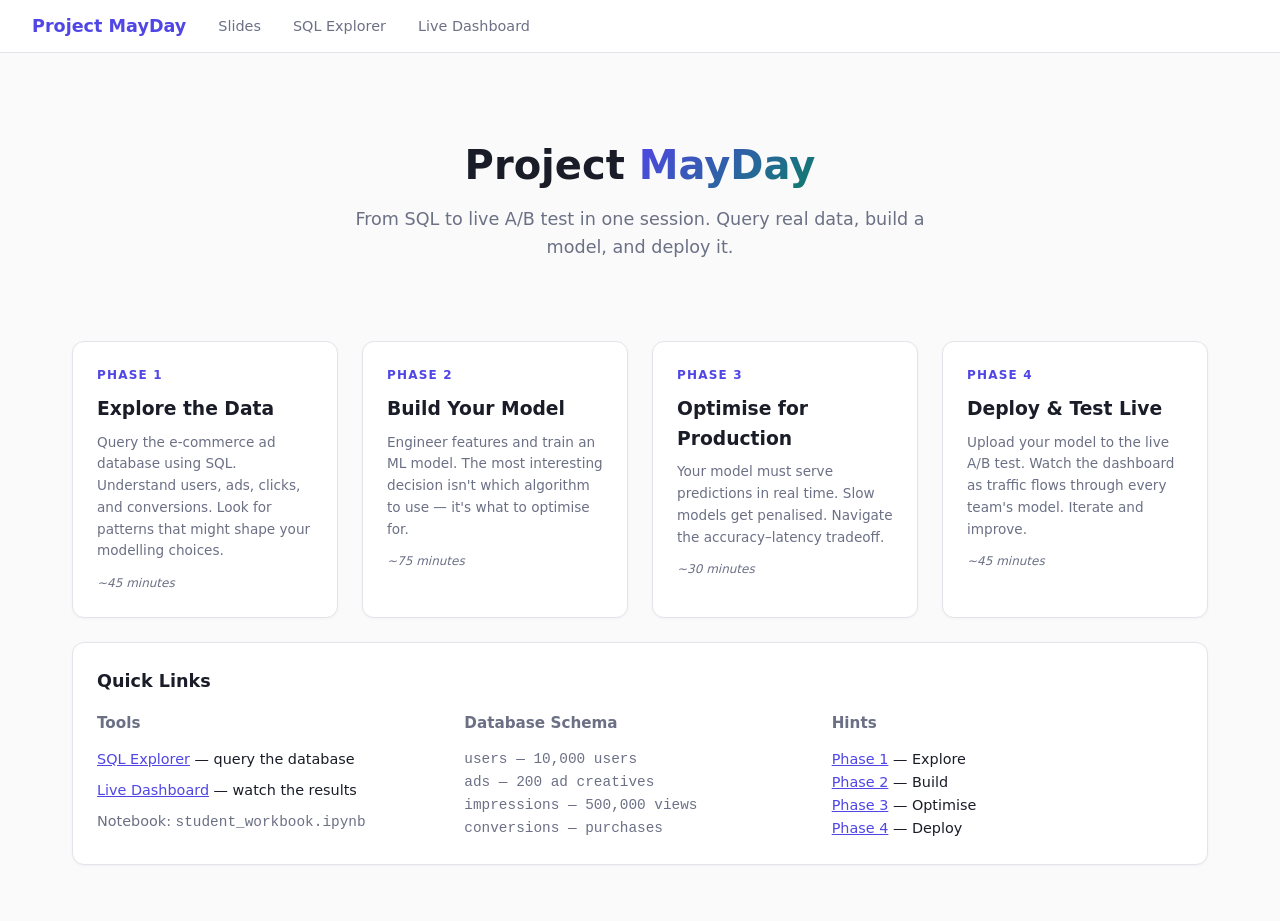
==== static/index.html @ 528d1902 "upload files" ====
<!DOCTYPE html>
<html lang="en">
<head>
    <meta charset="UTF-8">
    <meta name="viewport" content="width=device-width, initial-scale=1.0">
    <title>Project MayDay</title>
    <link rel="stylesheet" href="/static/style.css">
</head>
<body>
    <nav>
        <a href="/" class="brand">Project MayDay</a>
        <a href="/slides">Slides</a>
        <a href="/sql">SQL Explorer</a>
        <a href="/dashboard">Live Dashboard</a>
    </nav>

    <div class="container">
        <div class="hero">
            <h1>Project <span class="hl">MayDay</span></h1>
            <p>From SQL to live A/B test in one session. Query real data, build a model, and deploy it.</p>
        </div>

        <div class="phase-cards">
            <a href="/hints/explore" class="phase-card">
                <div class="phase-number">Phase 1</div>
                <h3>Explore the Data</h3>
                <p>Query the e-commerce ad database using SQL. Understand users, ads, clicks, and conversions. Look for patterns that might shape your modelling choices.</p>
                <div class="phase-time">~45 minutes</div>
            </a>

            <a href="/hints/build" class="phase-card">
                <div class="phase-number">Phase 2</div>
                <h3>Build Your Model</h3>
                <p>Engineer features and train an ML model. The most interesting decision isn't which algorithm to use &mdash; it's what to optimise for.</p>
                <div class="phase-time">~75 minutes</div>
            </a>

            <a href="/hints/optimise" class="phase-card">
                <div class="phase-number">Phase 3</div>
                <h3>Optimise for Production</h3>
                <p>Your model must serve predictions in real time. Slow models get penalised. Navigate the accuracy&ndash;latency tradeoff.</p>
                <div class="phase-time">~30 minutes</div>
            </a>

            <a href="/hints/deploy" class="phase-card">
                <div class="phase-number">Phase 4</div>
                <h3>Deploy &amp; Test Live</h3>
                <p>Upload your model to the live A/B test. Watch the dashboard as traffic flows through every team's model. Iterate and improve.</p>
                <div class="phase-time">~45 minutes</div>
            </a>
        </div>

        <div class="card mt-3">
            <h2>Quick Links</h2>
            <div class="grid-3">
                <div>
                    <h3>Tools</h3>
                    <ul style="list-style: none; font-size: 0.9rem;">
                        <li><a href="/sql" style="color: var(--accent);">SQL Explorer</a> &mdash; query the database</li>
                        <li class="mt-1"><a href="/dashboard" style="color: var(--accent);">Live Dashboard</a> &mdash; watch the results</li>
                        <li class="mt-1"><span class="text-dim">Notebook: <code class="font-mono">student_workbook.ipynb</code></span></li>
                    </ul>
                </div>
                <div>
                    <h3>Database Schema</h3>
                    <ul style="list-style: none; font-size: 0.9rem; font-family: var(--mono);" class="text-dim">
                        <li>users &mdash; 10,000 users</li>
                        <li>ads &mdash; 200 ad creatives</li>
                        <li>impressions &mdash; 500,000 views</li>
                        <li>conversions &mdash; purchases</li>
                    </ul>
                </div>
                <div>
                    <h3>Hints</h3>
                    <ul style="list-style: none; font-size: 0.9rem;">
                        <li><a href="/hints/explore" style="color: var(--accent);">Phase 1</a> &mdash; Explore</li>
                        <li><a href="/hints/build" style="color: var(--accent);">Phase 2</a> &mdash; Build</li>
                        <li><a href="/hints/optimise" style="color: var(--accent);">Phase 3</a> &mdash; Optimise</li>
                        <li><a href="/hints/deploy" style="color: var(--accent);">Phase 4</a> &mdash; Deploy</li>
                    </ul>
                </div>
            </div>
        </div>
    </div>
</body>
</html>
---- static/style.css ----
/* Project MayDay — Light Theme */

:root {
    --bg: #fafafa;
    --surface: #ffffff;
    --surface-2: #f4f4f6;
    --border: #e2e4ea;
    --text: #1a1d28;
    --text-dim: #6b7085;
    --accent: #5046e5;
    --accent-hover: #4338ca;
    --accent-light: #ededfc;
    --green: #0f7b6c;
    --green-bg: #ecf8f6;
    --red: #dc2626;
    --red-bg: #fef2f2;
    --orange: #b45309;
    --orange-bg: #fef7ec;
    --blue: #3b82f6;
    --cyan: #0891b2;
    --mono: 'SF Mono', 'Cascadia Code', 'Fira Code', 'Consolas', monospace;
    --sans: -apple-system, BlinkMacSystemFont, 'Segoe UI', system-ui, sans-serif;
}

* { box-sizing: border-box; margin: 0; padding: 0; }

body {
    font-family: var(--sans);
    background: var(--bg);
    color: var(--text);
    line-height: 1.6;
    min-height: 100vh;
}

/* --- Layout --- */

.container {
    max-width: 1200px;
    margin: 0 auto;
    padding: 2rem;
}

.container-wide {
    max-width: 1600px;
    margin: 0 auto;
    padding: 1.5rem;
}

/* --- Navigation --- */

nav {
    background: var(--surface);
    border-bottom: 1px solid var(--border);
    padding: 0.75rem 2rem;
    display: flex;
    align-items: center;
    gap: 2rem;
}

nav .brand {
    font-weight: 700;
    font-size: 1.1rem;
    color: var(--accent);
    text-decoration: none;
}

nav a {
    color: var(--text-dim);
    text-decoration: none;
    font-size: 0.9rem;
    transition: color 0.15s;
}

nav a:hover, nav a.active {
    color: var(--text);
}

/* --- Cards --- */

.card {
    background: var(--surface);
    border: 1px solid var(--border);
    border-radius: 12px;
    padding: 1.5rem;
    margin-bottom: 1.5rem;
    box-shadow: 0 1px 3px rgba(0,0,0,0.04);
}

.card h2 {
    font-size: 1.1rem;
    margin-bottom: 1rem;
    color: var(--text);
}

.card h3 {
    font-size: 0.95rem;
    color: var(--text-dim);
    margin-bottom: 0.75rem;
}

/* --- Buttons --- */

.btn {
    display: inline-flex;
    align-items: center;
    gap: 0.5rem;
    padding: 0.6rem 1.2rem;
    border: none;
    border-radius: 8px;
    font-size: 0.9rem;
    font-weight: 600;
    cursor: pointer;
    transition: all 0.15s;
    font-family: var(--sans);
}

.btn-primary {
    background: var(--accent);
    color: white;
}

.btn-primary:hover {
    background: var(--accent-hover);
}

.btn-success {
    background: var(--green);
    color: white;
}

.btn-danger {
    background: var(--red);
    color: white;
}

.btn-secondary {
    background: var(--surface);
    color: var(--text);
    border: 1px solid var(--border);
}

.btn-secondary:hover {
    background: var(--surface-2);
}

.btn:disabled {
    opacity: 0.5;
    cursor: not-allowed;
}

/* --- SQL Interface --- */

.sql-editor {
    width: 100%;
    min-height: 120px;
    background: var(--surface);
    border: 1px solid var(--border);
    border-radius: 8px;
    color: var(--text);
    font-family: var(--mono);
    font-size: 0.9rem;
    padding: 1rem;
    resize: vertical;
    outline: none;
}

.sql-editor:focus {
    border-color: var(--accent);
    box-shadow: 0 0 0 3px rgba(80, 70, 229, 0.1);
}

.results-table {
    width: 100%;
    border-collapse: collapse;
    font-size: 0.85rem;
    margin-top: 1rem;
}

.results-table th {
    background: var(--surface-2);
    color: var(--text-dim);
    font-weight: 600;
    text-align: left;
    padding: 0.6rem 0.8rem;
    border-bottom: 2px solid var(--border);
    position: sticky;
    top: 0;
    white-space: nowrap;
}

.results-table td {
    padding: 0.5rem 0.8rem;
    border-bottom: 1px solid var(--border);
    white-space: nowrap;
    font-family: var(--mono);
    font-size: 0.8rem;
    color: var(--text);
}

.results-table tr:hover td {
    background: var(--surface-2);
}

.results-scroll {
    max-height: 500px;
    overflow: auto;
    border: 1px solid var(--border);
    border-radius: 8px;
}

.query-info {
    display: flex;
    justify-content: space-between;
    align-items: center;
    margin-top: 0.5rem;
    font-size: 0.8rem;
    color: var(--text-dim);
}

.error-msg {
    background: var(--red-bg);
    border: 1px solid #fca5a5;
    border-radius: 8px;
    padding: 1rem;
    color: var(--red);
    font-family: var(--mono);
    font-size: 0.85rem;
    margin-top: 1rem;
    white-space: pre-wrap;
}

/* --- Schema sidebar --- */

.schema-panel {
    background: var(--surface);
    border: 1px solid var(--border);
    border-radius: 12px;
    padding: 1rem;
    font-size: 0.8rem;
    box-shadow: 0 1px 3px rgba(0,0,0,0.04);
}

.schema-table-name {
    font-weight: 700;
    color: var(--accent);
    cursor: pointer;
    padding: 0.3rem 0;
    display: block;
}

.schema-table-name:hover {
    color: var(--accent-hover);
}

.schema-columns {
    padding-left: 1rem;
    margin-bottom: 0.75rem;
    color: var(--text-dim);
    font-family: var(--mono);
    font-size: 0.75rem;
}

.schema-columns div {
    padding: 0.1rem 0;
}

.schema-count {
    color: var(--text-dim);
    font-weight: 400;
    font-size: 0.7rem;
}

/* --- Dashboard --- */

.grid-2 {
    display: grid;
    grid-template-columns: 1fr 1fr;
    gap: 1.5rem;
}

.grid-3 {
    display: grid;
    grid-template-columns: 1fr 1fr 1fr;
    gap: 1rem;
}

.grid-4 {
    display: grid;
    grid-template-columns: repeat(4, 1fr);
    gap: 1rem;
}

.sql-layout {
    display: grid;
    grid-template-columns: 220px 1fr;
    gap: 1.5rem;
    align-items: start;
}

.metric-card {
    background: var(--surface);
    border: 1px solid var(--border);
    border-radius: 10px;
    padding: 1rem 1.2rem;
    text-align: center;
    box-shadow: 0 1px 3px rgba(0,0,0,0.04);
}

.metric-value {
    font-size: 1.8rem;
    font-weight: 700;
    font-family: var(--mono);
    line-height: 1.2;
    color: var(--text);
}

.metric-label {
    font-size: 0.75rem;
    color: var(--text-dim);
    text-transform: uppercase;
    letter-spacing: 0.05em;
    margin-top: 0.25rem;
}

.leaderboard-table {
    width: 100%;
    border-collapse: collapse;
    font-size: 0.85rem;
}

.leaderboard-table th {
    background: var(--surface-2);
    color: var(--text-dim);
    font-weight: 600;
    text-align: right;
    padding: 0.7rem 1rem;
    border-bottom: 2px solid var(--border);
}

.leaderboard-table th:first-child,
.leaderboard-table td:first-child {
    text-align: left;
}

.leaderboard-table td {
    padding: 0.7rem 1rem;
    border-bottom: 1px solid var(--border);
    text-align: right;
    font-family: var(--mono);
    font-size: 0.8rem;
    color: var(--text);
}

.leaderboard-table tr:first-child td {
    color: var(--green);
    font-weight: 600;
}

.leaderboard-table tr td:first-child {
    font-family: var(--sans);
    font-weight: 600;
    font-size: 0.9rem;
}

.rank-badge {
    display: inline-flex;
    align-items: center;
    justify-content: center;
    width: 24px;
    height: 24px;
    border-radius: 50%;
    font-size: 0.75rem;
    font-weight: 700;
    margin-right: 0.5rem;
}

.rank-1 { background: #fbbf24; color: #000; }
.rank-2 { background: #94a3b8; color: #fff; }
.rank-3 { background: #d97706; color: white; }
.rank-other { background: var(--surface-2); color: var(--text-dim); }

.status-dot {
    display: inline-block;
    width: 8px;
    height: 8px;
    border-radius: 50%;
    margin-right: 0.5rem;
}

.status-running { background: var(--green); animation: pulse 1.5s infinite; }
.status-stopped { background: var(--red); }

@keyframes pulse {
    0%, 100% { opacity: 1; }
    50% { opacity: 0.4; }
}

/* --- Landing page --- */

.hero {
    text-align: center;
    padding: 3rem 0;
}

.hero h1 {
    font-size: 2.5rem;
    font-weight: 800;
    margin-bottom: 0.5rem;
    color: var(--text);
}

.hero h1 .hl {
    background: linear-gradient(135deg, var(--accent), #0f7b6c);
    -webkit-background-clip: text;
    -webkit-text-fill-color: transparent;
    background-clip: text;
}

.hero p {
    color: var(--text-dim);
    font-size: 1.1rem;
    max-width: 600px;
    margin: 0 auto;
}

.phase-cards {
    display: grid;
    grid-template-columns: repeat(auto-fit, minmax(250px, 1fr));
    gap: 1.5rem;
    margin-top: 2rem;
}

.phase-card {
    background: var(--surface);
    border: 1px solid var(--border);
    border-radius: 12px;
    padding: 1.5rem;
    text-align: left;
    transition: border-color 0.15s, box-shadow 0.15s;
    box-shadow: 0 1px 3px rgba(0,0,0,0.04);
}

a.phase-card {
    text-decoration: none;
    color: inherit;
    cursor: pointer;
    display: block;
}

.phase-card:hover {
    border-color: var(--accent);
    box-shadow: 0 4px 12px rgba(80, 70, 229, 0.08);
}

.phase-number {
    font-size: 0.75rem;
    font-weight: 700;
    color: var(--accent);
    text-transform: uppercase;
    letter-spacing: 0.1em;
    margin-bottom: 0.5rem;
}

.phase-card h3 {
    margin-bottom: 0.5rem;
    color: var(--text);
}

.phase-card p {
    font-size: 0.85rem;
    color: var(--text-dim);
}

.phase-time {
    font-size: 0.75rem;
    color: var(--text-dim);
    margin-top: 0.75rem;
    font-style: italic;
}

/* --- Canvas for charts --- */

.chart-container {
    position: relative;
    height: 300px;
    width: 100%;
}

/* --- Utility --- */

.mt-1 { margin-top: 0.5rem; }
.mt-2 { margin-top: 1rem; }
.mt-3 { margin-top: 1.5rem; }
.mb-1 { margin-bottom: 0.5rem; }
.mb-2 { margin-bottom: 1rem; }
.flex { display: flex; }
.gap-1 { gap: 0.5rem; }
.gap-2 { gap: 1rem; }
.items-center { align-items: center; }
.justify-between { justify-content: space-between; }
.text-dim { color: var(--text-dim); }
.text-green { color: var(--green); }
.text-red { color: var(--red); }
.text-sm { font-size: 0.85rem; }
.font-mono { font-family: var(--mono); }

/* --- Responsive --- */

@media (max-width: 900px) {
    .sql-layout { grid-template-columns: 1fr; }
    .grid-2, .grid-3, .grid-4 { grid-template-columns: 1fr; }
    .container-wide { padding: 1rem; }
}
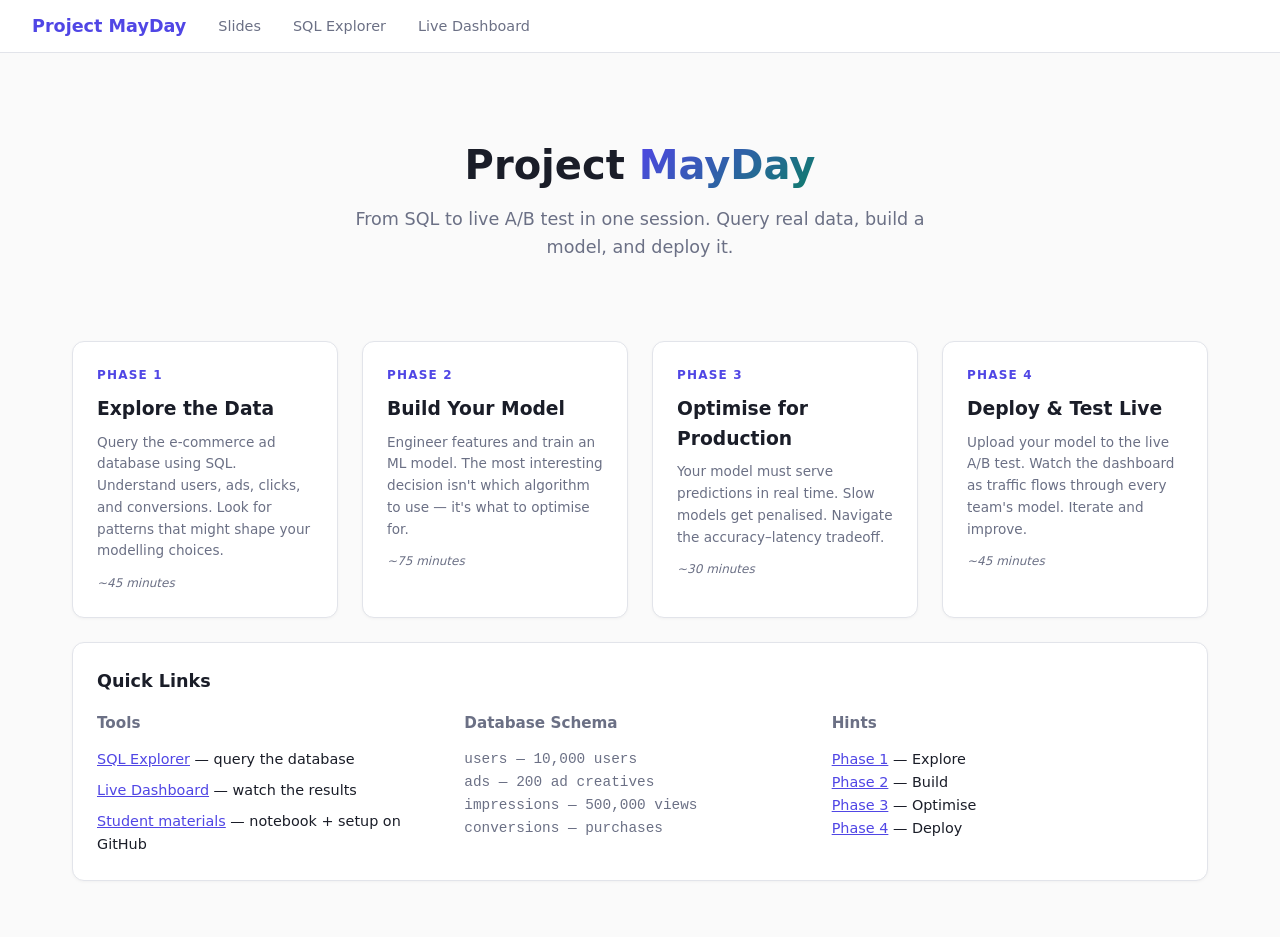
==== commit 214277ee: "Link landing-page notebook entry to the public student repo Was a dimmed `<span>` showing just the f" ====
--- a/static/index.html
+++ b/static/index.html
@@ -58,7 +58,7 @@
                     <ul style="list-style: none; font-size: 0.9rem;">
                         <li><a href="/sql" style="color: var(--accent);">SQL Explorer</a> &mdash; query the database</li>
                         <li class="mt-1"><a href="/dashboard" style="color: var(--accent);">Live Dashboard</a> &mdash; watch the results</li>
-                        <li class="mt-1"><span class="text-dim">Notebook: <code class="font-mono">student_workbook.ipynb</code></span></li>
+                        <li class="mt-1"><a href="https://github.com/LSE-Methodology/mayday-live" target="_blank" rel="noopener" style="color: var(--accent);">Student materials</a> &mdash; notebook + setup on GitHub</li>
                     </ul>
                 </div>
                 <div>
